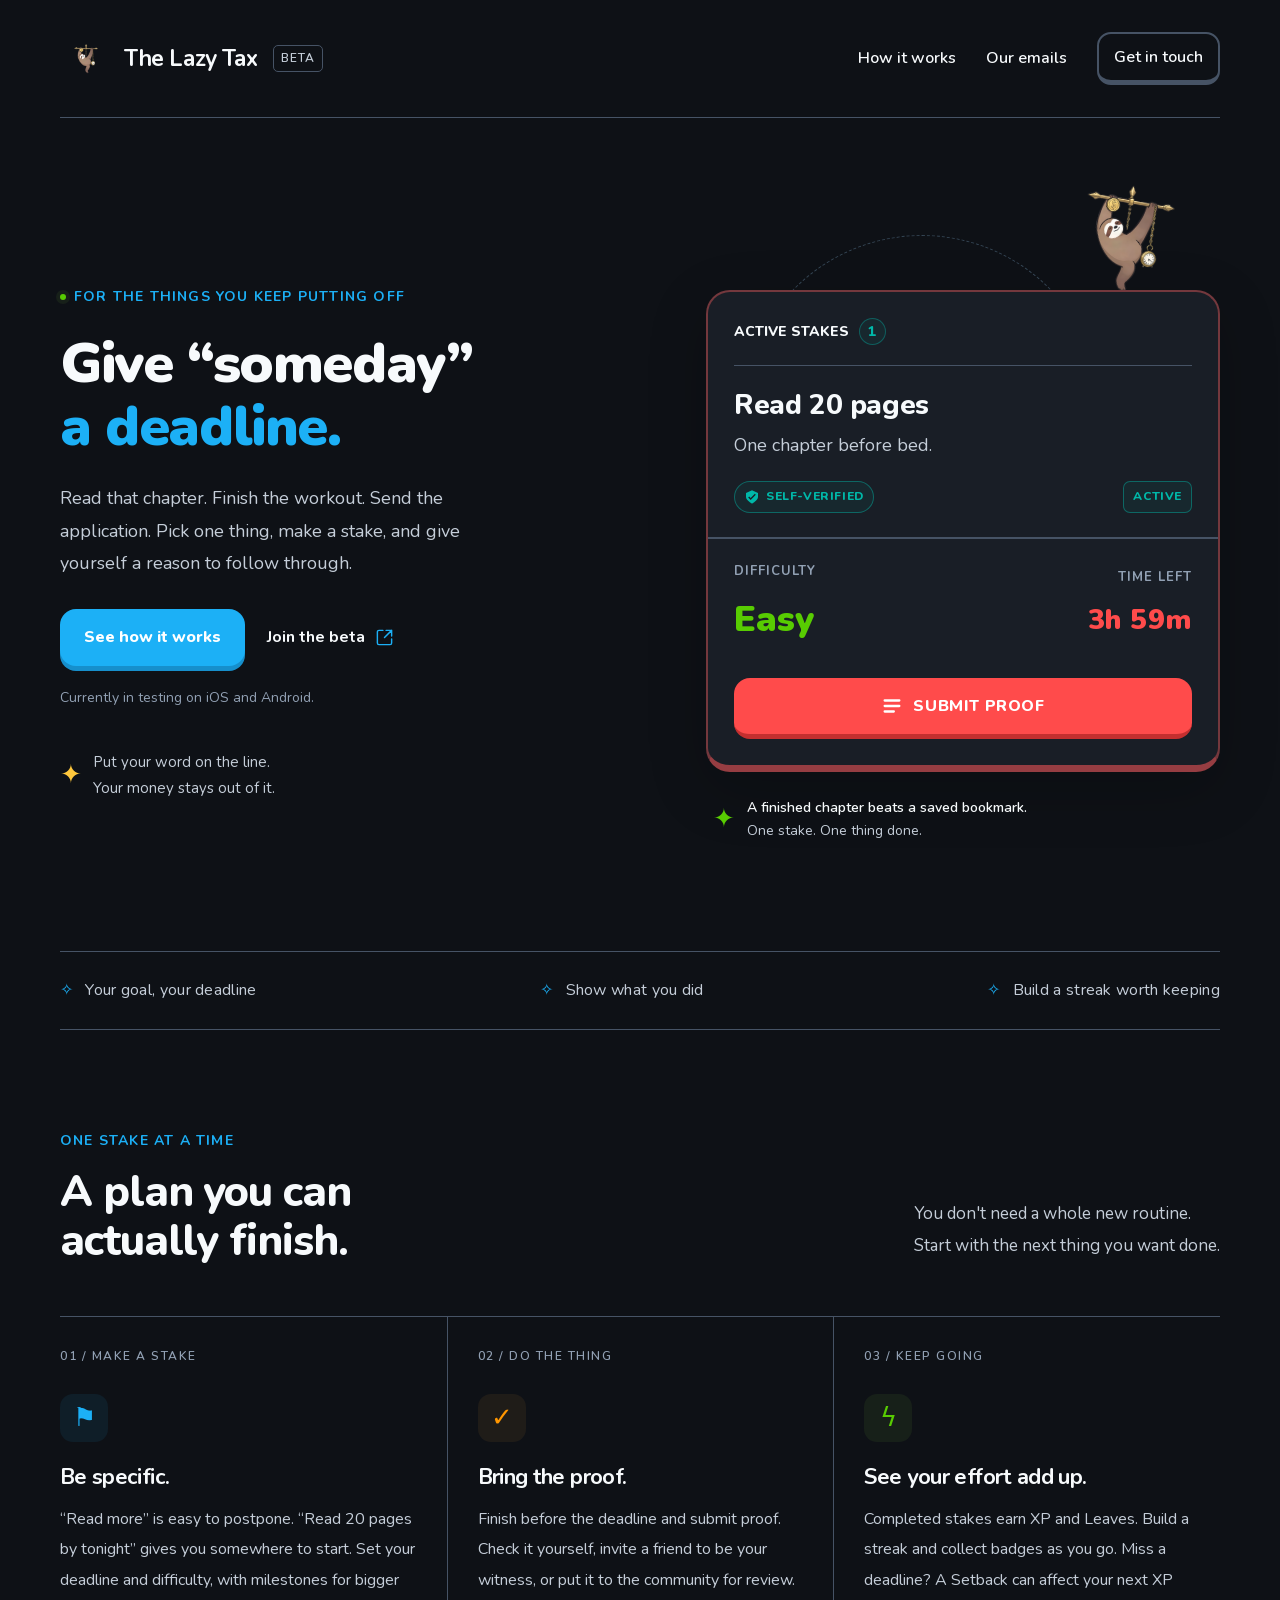
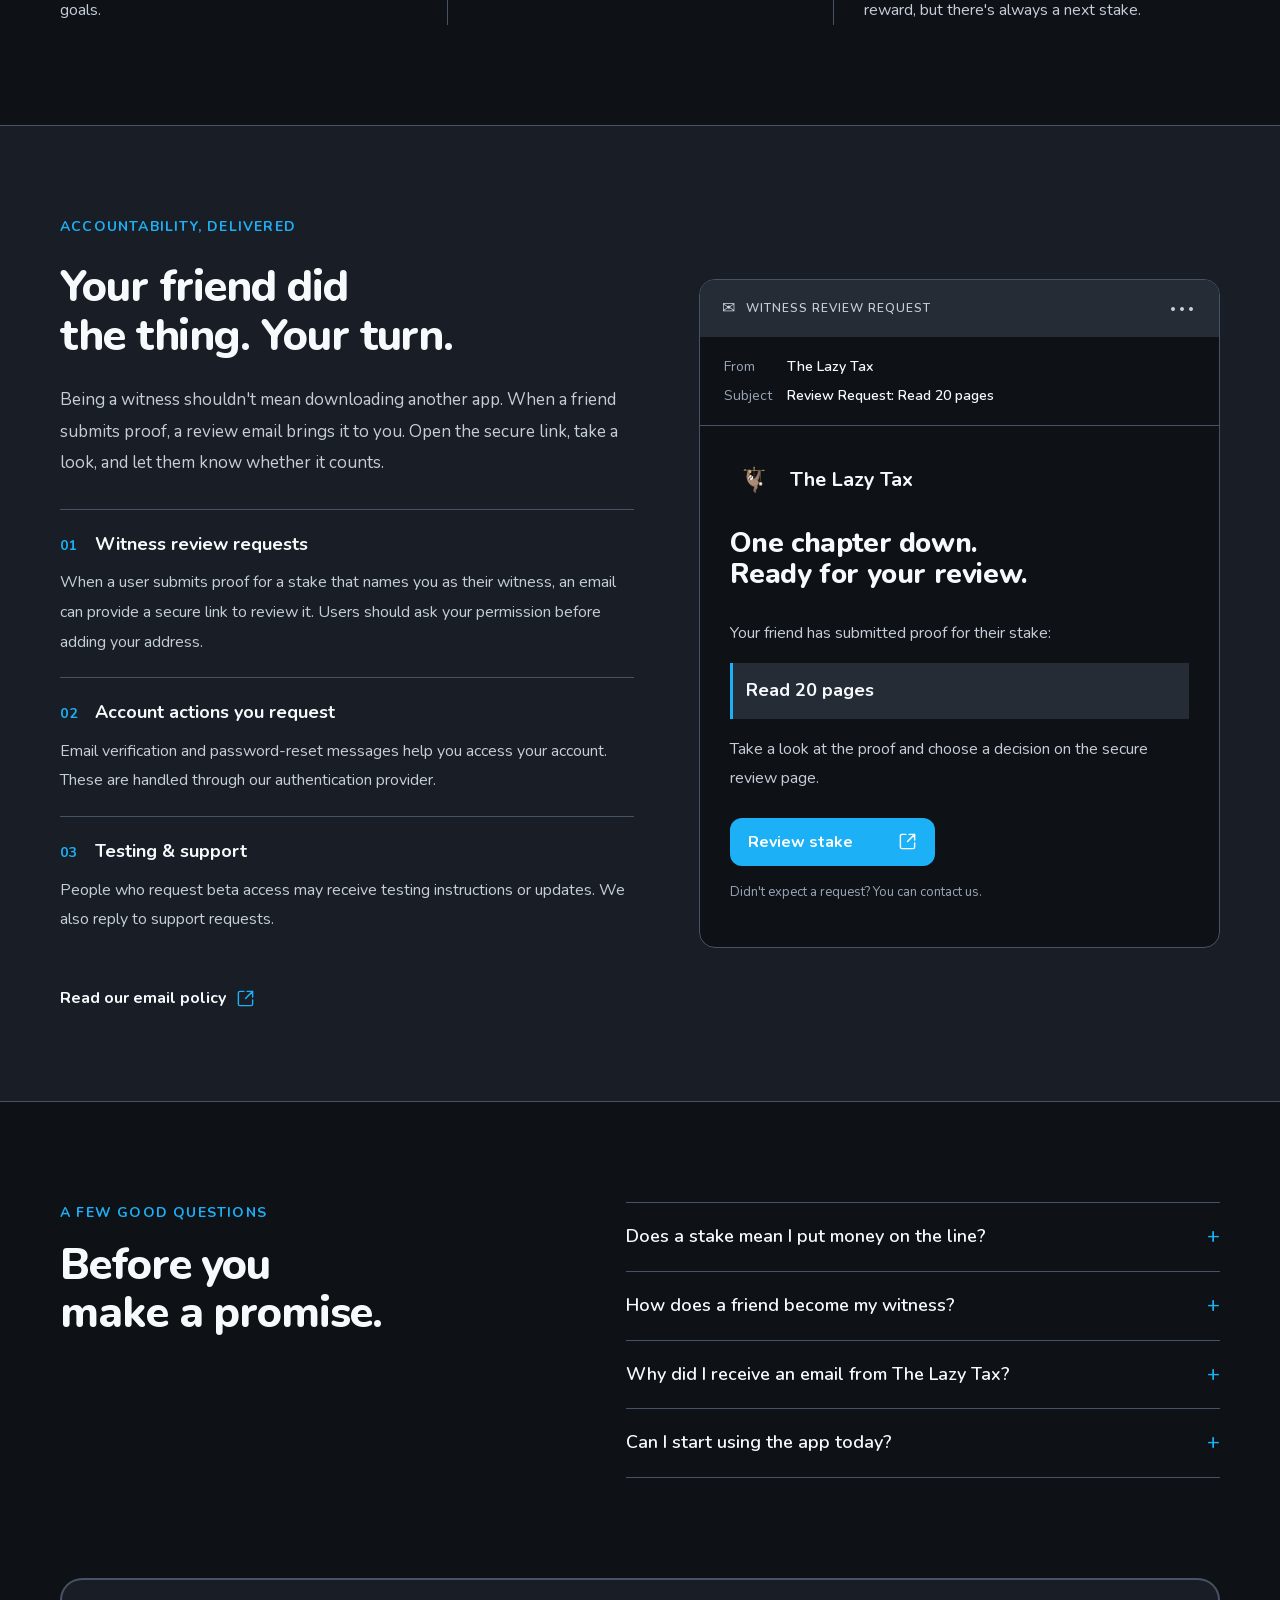
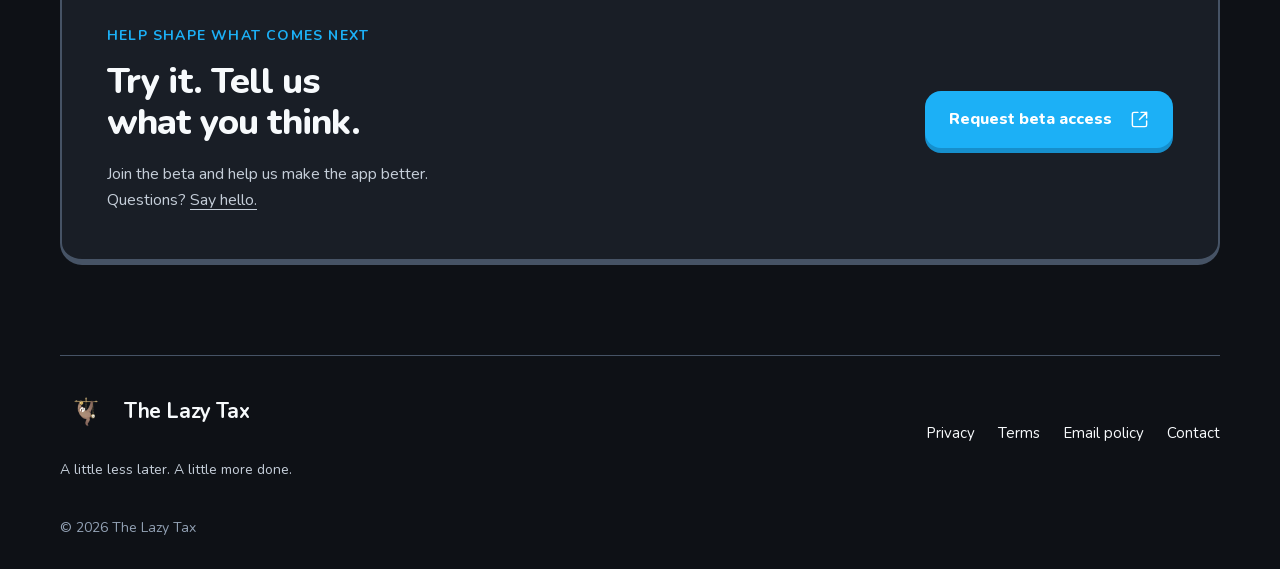
==== index.html @ 4fc98e6c "add: initial commit" ====
<!doctype html>
<html lang="en">
<head>
  <meta charset="utf-8">
  <meta name="viewport" content="width=device-width, initial-scale=1">
  <meta name="description" content="The Lazy Tax is an accountability app. Set a goal, choose a deadline, submit proof, and build momentum with XP, Leaves, and streaks.">
  <meta name="theme-color" content="#0e1116">
  <title>The Lazy Tax — Make a promise you'll keep.</title>
  <link rel="icon" href="assets/favicon.png" type="image/png">
  <link rel="stylesheet" href="styles.css">
  <script src="accordion.js" defer></script>
</head>
<body>
  <a class="skip-link" href="#main">Skip to content</a>
  <header class="site-header wrap">
    <a class="brand" href="index.html" aria-label="The Lazy Tax home"><img src="assets/logo.png" alt="" width="160" height="160"><span>The Lazy Tax</span><span class="beta">BETA</span></a>
    <nav aria-label="Main navigation"><a href="#how-it-works">How it works</a><a href="#emails">Our emails</a><a class="nav-contact" href="contact/">Get in touch</a></nav>
  </header>
  <main id="main">
    <section class="hero wrap" aria-labelledby="hero-title">
      <div class="hero-copy">
        <p class="eyebrow"><span class="status-dot" aria-hidden="true"></span> FOR THE THINGS YOU KEEP PUTTING OFF</p>
        <h1 id="hero-title">Give “someday”<br><span>a deadline.</span></h1>
        <p class="hero-description">Read that chapter. Finish the workout. Send the application. Pick one thing, make a stake, and give yourself a reason to follow through.</p>
        <div class="hero-actions"><a class="button button-primary" href="#how-it-works">See how it works</a><a class="text-link" href="https://app.youform.com/forms/ft2inf3i" target="_blank" rel="noopener noreferrer">Join the beta <img class="new-tab" src="assets/new-tab.svg" alt="(opens in a new tab)" width="20" height="20"></a></div>
        <p class="availability">Currently in testing on iOS and Android.</p>
        <div class="hero-note"><span aria-hidden="true">✦</span><p>Put your word on the line.<br><strong>Your money stays out of it.</strong></p></div>
      </div>
      <div class="hero-visual" aria-label="A stake in The Lazy Tax">
        <div class="visual-orbit" aria-hidden="true"></div>
        <img class="hero-mascot" src="assets/mascot.png" alt="A relaxed sloth hanging beside a pocket watch" width="256" height="256" fetchpriority="high">
        <article class="stake-preview">
          <div class="preview-top"><span class="preview-app">ACTIVE STAKES <span class="stake-count">1</span></span></div>
          <div class="stake-content"><h2>Read 20 pages</h2><p>One chapter before bed.</p>
          <div class="tags"><span class="tag tag-blue"><svg viewBox="0 0 24 24" aria-hidden="true"><path d="M12 2 3 6v6c0 5 9 10 9 10s9-5 9-10V6Z" fill="currentColor"/><path d="m7 12 3 3 7-7" fill="none" stroke="#191e26" stroke-width="2"/></svg> SELF-VERIFIED</span><span class="tag tag-green">ACTIVE</span></div></div>
          <div class="preview-stats"><div><span>DIFFICULTY</span><strong class="green">Easy</strong></div><div><span>TIME LEFT</span><strong class="time-left">3h 59m</strong></div></div>
          <div class="preview-action"><svg viewBox="0 0 24 24" aria-hidden="true"><path d="M4 6h16M4 12h16M4 18h10" fill="none" stroke="currentColor" stroke-width="2.5" stroke-linecap="round"/></svg> SUBMIT PROOF</div>
        </article>
        <div class="reward-note"><span aria-hidden="true">✦</span><div><strong>A finished chapter beats a saved bookmark.</strong><span>One stake. One thing done.</span></div></div>
      </div>
    </section>
    <div class="principles wrap"><span>Your goal, your deadline</span><span>Show what you did</span><span>Build a streak worth keeping</span></div>
    <section class="section wrap" id="how-it-works" aria-labelledby="how-title">
      <div class="section-heading"><div><p class="eyebrow">ONE STAKE AT A TIME</p><h2 id="how-title">A plan you can<br>actually finish.</h2></div><p>You don't need a whole new routine.<br>Start with the next thing you want done.</p></div>
      <div class="steps">
        <article class="step"><span class="step-number">01 / MAKE A STAKE</span><div class="step-icon blue" aria-hidden="true">⚑</div><h3>Be specific.</h3><p>“Read more” is easy to postpone. “Read 20 pages by tonight” gives you somewhere to start. Set your deadline and difficulty, with milestones for bigger goals.</p></article>
        <article class="step"><span class="step-number">02 / DO THE THING</span><div class="step-icon orange" aria-hidden="true">✓</div><h3>Bring the proof.</h3><p>Finish before the deadline and submit proof. Check it yourself, invite a friend to be your witness, or put it to the community for review.</p></article>
        <article class="step"><span class="step-number">03 / KEEP GOING</span><div class="step-icon green" aria-hidden="true">ϟ</div><h3>See your effort add up.</h3><p>Completed stakes earn XP and Leaves. Build a streak and collect badges as you go. Miss a deadline? A Setback can affect your next XP reward, but there's always a next stake.</p></article>
      </div>
    </section>
    <section class="email-section" id="emails" aria-labelledby="email-title">
      <div class="email-layout wrap">
        <div class="email-copy"><p class="eyebrow">ACCOUNTABILITY, DELIVERED</p><h2 id="email-title">Your friend did<br>the thing. Your turn.</h2><p>Being a witness shouldn't mean downloading another app. When a friend submits proof, a review email brings it to you. Open the secure link, take a look, and let them know whether it counts.</p>
          <dl class="email-reasons"><div><dt><span aria-hidden="true">01</span> Witness review requests</dt><dd>When a user submits proof for a stake that names you as their witness, an email can provide a secure link to review it. Users should ask your permission before adding your address.</dd></div><div><dt><span aria-hidden="true">02</span> Account actions you request</dt><dd>Email verification and password-reset messages help you access your account. These are handled through our authentication provider.</dd></div><div><dt><span aria-hidden="true">03</span> Testing &amp; support</dt><dd>People who request beta access may receive testing instructions or updates. We also reply to support requests.</dd></div></dl>
          <a class="text-link" href="email-policy/" target="_blank" rel="noopener noreferrer">Read our email policy <img class="new-tab" src="assets/new-tab.svg" alt="(opens in a new tab)" width="20" height="20"></a>
        </div>
        <div class="mail-example"><div class="mail-chrome"><span aria-hidden="true">✉</span> WITNESS REVIEW REQUEST <span class="mail-dots" aria-hidden="true">•••</span></div><div class="mail-meta"><div><span>From</span><strong>The Lazy Tax</strong></div><div><span>Subject</span><strong>Review Request: Read 20 pages</strong></div></div><div class="mail-body"><div class="mail-brand"><img class="mail-logo" src="assets/logo.png" alt="" width="160" height="160"><span>The Lazy Tax</span></div><h3>One chapter down.<br>Ready for your review.</h3><p>Your friend has submitted proof for their stake:</p><div class="mail-goal">Read 20 pages</div><p>Take a look at the proof and choose a decision on the secure review page.</p><span class="mail-button">Review stake <img class="new-tab" src="assets/new-tab.svg" alt="" width="20" height="20"></span><p class="mail-footnote">Didn't expect a request? You can contact us.</p></div></div>
      </div>
    </section>
    <section class="section wrap faq-section" aria-labelledby="faq-title"><div><p class="eyebrow">A FEW GOOD QUESTIONS</p><h2 id="faq-title">Before you<br>make a promise.</h2></div><div class="faq-list">
      <details><summary>Does a stake mean I put money on the line?</summary><p>No. Stakes are commitments inside the app. XP and Leaves are virtual rewards; creating a stake is not a bet, cash deposit, or financial investment. Optional paid features are separate from your stakes.</p></details>
      <details><summary>How does a friend become my witness?</summary><p>Ask your friend first, then select friend verification and enter their email in the app. After you submit proof, they can receive a review request. If a request reaches the wrong person, they can contact us without reviewing the stake.</p></details>
      <details><summary>Why did I receive an email from The Lazy Tax?</summary><p>It may relate to a requested account action, a witness review, requested beta access, or a support conversation. We explain the types on our <a href="email-policy/">email policy page</a>. If you didn't expect a message, email <a href="mailto:thelazytax@gmail.com">thelazytax@gmail.com</a>.</p></details>
      <details><summary>Can I start using the app today?</summary><p>The app is currently in testing. <a href="https://app.youform.com/forms/ft2inf3i" target="_blank" rel="noopener noreferrer">Request beta access through Youform <img class="new-tab" src="assets/new-tab.svg" alt="(opens in a new tab)" width="20" height="20"></a> to apply to test the app. We'll follow up with testing instructions.</p></details>
    </div></section>
    <section class="contact-band wrap"><div><p class="eyebrow">HELP SHAPE WHAT COMES NEXT</p><h2>Try it. Tell us<br>what you think.</h2><p>Join the beta and help us make the app better. Questions? <a href="mailto:thelazytax@gmail.com">Say hello.</a></p></div><a class="button button-primary" href="https://app.youform.com/forms/ft2inf3i" target="_blank" rel="noopener noreferrer">Request beta access <img class="new-tab" src="assets/new-tab.svg" alt="(opens in a new tab)" width="20" height="20"></a></section>
  </main>
  <footer class="site-footer wrap"><div><a class="brand" href="index.html"><img src="assets/logo.png" alt="" width="160" height="160"><span>The Lazy Tax</span></a><p>A little less later. A little more done.</p></div><nav aria-label="Footer navigation"><a href="privacy/">Privacy</a><a href="terms/">Terms</a><a href="email-policy/">Email policy</a><a href="contact/">Contact</a></nav><p class="copyright">© 2026 The Lazy Tax</p></footer>
</body>
</html>
---- styles.css ----
@font-face{font-family:Nunito;src:url('assets/fonts/nunito-regular.ttf') format('truetype');font-weight:400;font-display:swap}
@font-face{font-family:Nunito;src:url('assets/fonts/nunito-600.ttf') format('truetype');font-weight:600;font-display:swap}
@font-face{font-family:Nunito;src:url('assets/fonts/nunito-700.ttf') format('truetype');font-weight:700;font-display:swap}
@font-face{font-family:Nunito;src:url('assets/fonts/nunito-800.ttf') format('truetype');font-weight:800;font-display:swap}
@font-face{font-family:Nunito;src:url('assets/fonts/nunito-900.ttf') format('truetype');font-weight:900;font-display:swap}
:root{color-scheme:dark;--bg:#0e1116;--panel:#191e26;--raised:#252c36;--line:#465365;--text:#f7fafc;--muted:#c5ced9;--blue:#1cb0f6;--blue-edge:#168fcc;--gold:#ffc83d;--green:#58cc02;--orange:#ff9600;font-family:Nunito,sans-serif;font-synthesis:none}
*{box-sizing:border-box}html{scroll-behavior:smooth;scroll-padding-top:35px}body{margin:0;background:var(--bg);color:var(--text);line-height:1.65}a{color:inherit;text-underline-offset:4px}button,a,summary{-webkit-tap-highlight-color:transparent}a:focus-visible,summary:focus-visible{outline:3px solid var(--gold);outline-offset:6px}img{max-width:100%;height:auto}h1,h2,h3,p{margin-top:0}h1,h2,h3{line-height:1.12;letter-spacing:-.025em}p{color:var(--muted)}.wrap{width:min(1160px,calc(100% - 80px));margin-inline:auto}.skip-link{position:absolute;top:-100px;left:20px;padding:12px;background:var(--gold);color:var(--bg);z-index:10}.skip-link:focus{top:12px}.site-header{min-height:104px;display:flex;align-items:center;justify-content:space-between;gap:24px;border-bottom:1px solid var(--line)}.brand{display:inline-flex;align-items:center;gap:10px;font-size:20px;font-weight:900;letter-spacing:-.7px;text-decoration:none;white-space:nowrap}.brand-mark{display:grid;place-items:center;width:32px;height:32px;background:var(--blue);color:var(--bg);border-radius:9px;font-size:27px;line-height:1}.beta{margin-left:5px;padding:3px 7px;border:1px solid var(--line);border-radius:5px;color:var(--muted);font-size:12px;letter-spacing:1px}.site-header nav{display:flex;gap:30px;align-items:center;font-size:16px;font-weight:600}.site-header nav a{text-decoration:none}.site-header nav a:hover,.site-footer nav a:hover{color:var(--blue)}.nav-contact{border:1px solid var(--line);padding:10px 15px;border-radius:9px}.nav-contact span{margin-left:10px}.hero{display:grid;grid-template-columns:1.13fr 1fr;gap:50px;align-items:center;min-height:680px;padding-block:92px 74px}.eyebrow{display:flex;align-items:center;gap:8px;font-size:14px;font-weight:800;letter-spacing:1.65px;color:var(--blue);line-height:1.6;margin-bottom:24px}.status-dot{width:6px;height:6px;border-radius:50%;background:var(--green);box-shadow:0 0 0 4px #8dd84612;flex-shrink:0}h1{font-size:clamp(42px,4.4vw,65px);font-weight:900;margin-bottom:24px}h1 span{color:var(--blue)}.hero-description{max-width:470px;font-size:17px;line-height:1.8}.hero-actions{display:flex;align-items:center;gap:22px;flex-wrap:wrap;margin-top:30px}.button{display:inline-flex;align-items:center;justify-content:center;gap:18px;padding:14px 20px;border-radius:12px;text-decoration:none;font-size:16px;font-weight:800;text-align:center;transition:transform .18s,box-shadow .18s}.button-primary{background:var(--blue);color:#fff;box-shadow:0 5px 0 var(--blue-edge)}.button-primary:hover{transform:translateY(2px);box-shadow:0 3px 0 var(--blue-edge)}.text-link{font-size:16px;font-weight:700;text-decoration:none}.text-link:hover{text-decoration:underline}.text-link span{margin-left:8px;color:var(--blue)}.availability{font-size:14px;color:#92a1b4;margin-top:20px}.hero-note{display:flex;gap:11px;margin-top:40px;align-items:center}.hero-note>span{color:var(--gold);font-size:26px}.hero-note p{font-size:14px;line-height:1.75;margin:0}.hero-note strong{color:var(--muted);font-weight:400}.hero-visual{position:relative;padding-top:85px;padding-bottom:55px;isolation:isolate}.hero-mascot{position:absolute;width:210px;right:-25px;top:-63px;z-index:-1;transform:rotate(9deg)}.visual-orbit{position:absolute;width:360px;height:360px;border:1px dashed #344554;border-radius:50%;left:36px;top:25px;z-index:-2}.stake-preview{background:var(--panel);border:1px solid #4b5e70;border-bottom-width:6px;border-radius:23px;padding:27px;transform:rotate(-3deg);box-shadow:0 18px 60px #0003}.preview-top{display:flex;justify-content:space-between;gap:12px;align-items:center;margin-bottom:25px}.preview-app{font-size:12px;letter-spacing:1.2px;font-weight:800;color:var(--muted)}.preview-app>span{color:var(--blue);margin-right:6px;font-size:17px}.example-tag{font-size:11px;letter-spacing:1px;border:1px solid var(--line);padding:3px 6px;border-radius:5px;color:#92a1b4}.stake-preview h2{font-size:29px;letter-spacing:-1px;margin-bottom:10px}.stake-preview>p{font-size:16px}.tags{display:flex;gap:8px;justify-content:space-between;margin:22px 0}.tag{display:inline-flex;padding:5px 9px;border:1px solid;border-radius:7px;font-size:11px;letter-spacing:1px;font-weight:800}.tag-blue{color:#6dd0ff;background:#1cb0f60b;border-color:#1cb0f65e}.tag-green{color:#68d6c2;border-color:#00b8a94a;background:#00b8a90c}.preview-stats{display:flex;justify-content:space-between;gap:20px;border-top:1px solid var(--line);padding:20px 0}.preview-stats>div{display:flex;flex-direction:column;gap:8px}.preview-stats span{font-size:11px;letter-spacing:1.5px;color:#92a1b4;font-weight:700}.preview-stats strong{font-size:16px}.preview-stats .green{font-size:23px}.green{color:var(--green)}.preview-progress{display:flex;justify-content:space-between;font-size:14px;color:var(--muted);gap:10px}.progress-track{height:5px;margin:10px 0 24px;background:var(--raised);border-radius:9px;overflow:hidden}.progress-track span{display:block;width:34%;height:100%;background:var(--blue)}.preview-action{background:var(--blue);color:#fff;border-bottom:4px solid var(--blue-edge);border-radius:10px;padding:12px;text-align:center;font-size:14px;letter-spacing:.6px;font-weight:900}.preview-action span{margin-right:8px}.reward-note{display:flex;gap:12px;align-items:center;position:absolute;bottom:25px;right:-8px;background:#262b24;border:1px solid #4f6241;border-radius:12px;padding:13px 18px;transform:rotate(3deg)}.reward-note>span{color:var(--green);font-size:26px}.reward-note strong,.reward-note div>span{display:block;font-size:14px}.reward-note div>span{font-size:14px;color:var(--muted)}.principles{display:flex;justify-content:space-between;gap:20px;padding-block:25px;border-top:1px solid var(--line);border-bottom:1px solid var(--line);font-size:14px;color:var(--muted);letter-spacing:.3px}.principles span:before{content:"✧";color:var(--blue);margin-right:12px}.section{padding-block:100px}.section-heading{display:flex;justify-content:space-between;align-items:flex-end;gap:30px;margin-bottom:50px}.section-heading .eyebrow,.faq-section .eyebrow{margin-bottom:16px}h2{font-size:clamp(30px,3.4vw,45px);font-weight:800;margin-bottom:0}.section-heading>p{font-size:16px;line-height:1.9;margin-bottom:3px}.steps{display:grid;grid-template-columns:repeat(3,1fr);border-top:1px solid var(--line)}.step{padding:30px 30px 0 0}.step+.step{padding-left:30px;border-left:1px solid var(--line)}.step-number{display:block;font-size:12px;letter-spacing:1.5px;color:#92a1b4;font-weight:700}.step-icon{display:grid;place-items:center;width:48px;height:48px;border-radius:13px;margin-block:28px 23px;font-size:26px;font-weight:800}.blue{color:var(--blue);background:#1cb0f614}.orange{color:var(--orange);background:#ffad4212}.step-icon.green{background:#8dd84612}.step h3{font-size:22px;font-weight:700;letter-spacing:-.65px;margin-bottom:14px}.step p{font-size:16px;line-height:1.9;margin-bottom:0}.email-section{background:var(--panel);border-block:1px solid var(--line)}.email-layout{display:grid;grid-template-columns:1.1fr 1fr;gap:110px;padding-block:90px;align-items:center}.email-copy>p:not(.eyebrow){font-size:16px;line-height:1.9;margin-top:24px}.email-reasons{margin-block:30px}.email-reasons>div{border-top:1px solid var(--line);padding:17px 0}.email-reasons dt{font-size:18px;font-weight:700}.email-reasons dt span{color:var(--blue);font-size:14px;letter-spacing:1px;margin-right:12px}.email-reasons dd{margin:9px 0 0 0;color:var(--muted);font-size:14px;line-height:1.8}.mail-example{color:#243445;background:#f4f6f8;border-radius:16px;overflow:hidden;border:1px solid #f4f6f8;box-shadow:0 14px 0 #080c1126}.mail-chrome{background:#e7ecf1;display:flex;align-items:center;gap:10px;padding:15px 22px;color:#5e6f7c;font-size:11px;letter-spacing:1px;font-weight:800}.mail-chrome>span:first-child{font-size:16px}.mail-dots{margin-left:auto;letter-spacing:3px}.mail-meta{padding:15px 24px;border-bottom:1px solid #d9e1e8}.mail-meta>div{display:flex;gap:15px;font-size:14px;padding:3px 0}.mail-meta span{color:#657583;width:40px;flex-shrink:0}.mail-meta strong{font-weight:600}.mail-body{padding:30px}.mail-logo{font-size:12px;color:#137da5;font-weight:900;letter-spacing:1.4px}.mail-body h3{margin-top:24px;font-size:28px;letter-spacing:-.9px}.mail-body p{font-size:14px;color:#506173;line-height:1.8}.mail-goal{border-left:3px solid #1cb0f6;background:#e7edf1;padding:13px;margin:16px 0;font-size:15px;font-weight:700}.mail-button{display:inline-flex;justify-content:space-between;gap:45px;padding:11px 18px;background:#097eae;color:#fff;border-radius:7px;font-size:14px;font-weight:700;margin-block:9px 15px}.mail-body .mail-footnote{font-size:12px;color:#657583}.faq-section{display:grid;grid-template-columns:.9fr 1.1fr;gap:80px}.faq-list details{border-bottom:1px solid var(--line);padding:19px 0}.faq-list details:first-child{border-top:1px solid var(--line)}summary{cursor:pointer;font-size:18px;font-weight:600;list-style:none;padding-right:30px;position:relative}summary::-webkit-details-marker{display:none}summary:after{content:"+";color:var(--blue);position:absolute;right:0;top:-3px;font-size:21px;font-weight:400}details[open] summary:after{content:"−"}.faq-list p{font-size:16px;line-height:1.9;margin:15px 20px 0 0}.faq-list p a{color:var(--blue)}.contact-band{background:var(--panel);border:1px solid var(--line);border-radius:22px;padding:45px;display:flex;justify-content:space-between;gap:30px;align-items:center;margin-bottom:90px}.contact-band .eyebrow{margin-bottom:15px}.contact-band h2{font-size:36px}.contact-band p:last-child{margin:18px 0 0;font-size:16px}.site-footer{display:grid;grid-template-columns:1fr auto;align-items:center;gap:20px;padding-block:30px;border-top:1px solid var(--line)}.site-footer .brand{font-size:17px}.site-footer .brand-mark{width:26px;height:26px;font-size:21px;border-radius:7px}.site-footer p{font-size:14px;margin:12px 0 0}.site-footer nav{display:flex;gap:23px;font-size:14px}.site-footer nav a{text-decoration:none}.site-footer .copyright{grid-column:1/-1;color:#92a1b4;padding-top:15px;margin:0}.document{width:min(760px,calc(100% - 80px));padding-block:65px 95px;margin-inline:auto}.document .eyebrow{margin-bottom:16px}.document h1{font-size:48px;margin-bottom:16px}.document .intro{font-size:17px;line-height:1.8}.document .updated{font-size:14px;color:#92a1b4;margin-bottom:40px}.document h2{font-size:23px;letter-spacing:-.7px;margin:38px 0 14px}.document p,.document li{font-size:17px;color:var(--muted);line-height:1.9}.document ul,.document ol{padding-left:22px}.document li+li{margin-top:10px}.document a{color:var(--blue)}.document .callout{background:var(--panel);border:1px solid var(--line);border-left:3px solid var(--blue);border-radius:10px;padding:20px 24px;margin:30px 0}.document .callout p{margin:0}.contact-options{display:grid;gap:14px;margin-block:30px}.contact-option{background:var(--panel);padding:22px;border:1px solid var(--line);border-radius:12px}.contact-option h2{margin:0 0 10px;font-size:18px}.contact-option p{margin-bottom:10px}.document code{font-family:monospace;font-size:16px;overflow-wrap:anywhere}
@media(min-width:1300px){.hero{gap:70px}.hero-visual{margin-right:15px}}@media(max-width:1000px){.wrap{width:calc(100% - 48px)}.hero{gap:28px}.hero-actions{gap:18px}.email-layout{gap:45px}.hero-mascot{right:-10px;width:180px;top:-35px}.stake-preview{padding:21px}.hero-note{margin-top:26px}.site-header nav{gap:18px}.section{padding-block:75px}.reward-note{right:0}.visual-orbit{width:280px;height:280px;left:10px;top:60px}.contact-band{padding:32px}.faq-section{gap:35px}}
@media(max-width:700px){.wrap{width:calc(100% - 40px)}.site-header{min-height:85px;flex-wrap:wrap;padding-block:20px;gap:19px}.brand{font-size:19px}.site-header nav{width:100%;justify-content:space-between;font-size:16px;gap:12px}.nav-contact{padding:7px 11px}.hero{grid-template-columns:1fr;padding-top:45px;padding-bottom:30px;gap:50px;min-height:0}.eyebrow{font-size:12px;letter-spacing:1.3px}.hero h1{font-size:clamp(37px,8.4vw,58px);line-height:1.13}.hero-description{font-size:15px;max-width:490px}.hero-actions{gap:22px}.hero-note{margin-top:25px}.hero-visual{max-width:430px;width:calc(100% - 20px);margin-inline:auto;padding-top:80px;padding-bottom:65px}.hero-mascot{top:-45px;right:-7px;width:190px}.stake-preview{padding:24px;transform:rotate(-2deg)}.stake-preview h2{font-size:28px}.reward-note{right:-8px;bottom:35px;max-width:95%}.principles{gap:10px;padding-block:20px;flex-wrap:wrap;font-size:14px}.principles span:before{margin-right:6px}.principles span{flex-basis:100%;text-align:center}.section-heading{align-items:flex-start;flex-direction:column;gap:23px;margin-bottom:35px}.section-heading>p{font-size:16px}.section{padding-block:60px}h2{font-size:35px}.steps{grid-template-columns:1fr}.step,.step+.step{padding:25px 0;border-left:0;border-bottom:1px solid var(--line);display:grid;grid-template-columns:52px 1fr;column-gap:18px}.step-number{grid-column:1/-1;margin-bottom:20px}.step-icon{grid-row:2/4;margin:0}.step h3{margin-top:2px;margin-bottom:10px}.step p{grid-column:2}.email-layout{grid-template-columns:1fr;padding-block:60px;gap:40px}.email-copy>p:not(.eyebrow){font-size:14px}.email-reasons dd{font-size:16px}.mail-example{max-width:450px;width:100%;margin-inline:auto}.mail-body{padding:27px}.mail-body p{font-size:16px}.mail-meta>div{font-size:14px}.mail-chrome{font-size:11px}.faq-section{grid-template-columns:1fr;gap:30px}.contact-band{flex-direction:column;align-items:flex-start;padding:27px;gap:28px;margin-bottom:50px}.contact-band h2{font-size:32px}.contact-band .button{font-size:16px;padding:13px 16px;gap:12px;max-width:100%;overflow-wrap:anywhere}.site-footer{grid-template-columns:1fr;gap:22px}.site-footer nav{flex-wrap:wrap;gap:20px}.site-footer .copyright{padding-top:0}.document{width:calc(100% - 40px);padding-block:45px 65px}.document h1{font-size:39px}.document .intro{font-size:16px}.document .callout{padding:18px}.document h2{font-size:22px}}
@media(prefers-reduced-motion:reduce){html{scroll-behavior:auto}*,*:before,*:after{transition:none!important;animation:none!important}}

/* App colors, type and card details follow lib/config/theme.dart. */
body{font-weight:400;font-size:16px}.brand img{display:block;width:210px}.brand{gap:12px}.beta{font-size:12px;font-weight:600}.site-header{min-height:118px}.site-header nav{font-size:16px;font-weight:600}.nav-contact{border-width:2px;border-bottom-width:5px;border-radius:14px}.site-footer .brand img{width:170px}.site-footer nav{font-size:15px}.site-footer p{font-size:14px}.eyebrow{font-size:14px;font-weight:700;letter-spacing:1.2px}.hero{min-height:750px;gap:65px}.hero-description{font-size:18px}.button{font-size:16px;border-radius:16px;padding:15px 24px}.text-link{display:inline-flex;align-items:center;gap:10px;font-size:16px;font-weight:700}.new-tab{width:19px;height:19px;vertical-align:middle;flex-shrink:0}.hero-note p{font-size:15px}.availability{font-size:14px}.hero-visual{padding-top:80px;padding-bottom:35px}.hero-mascot{right:0;top:-65px;width:190px}.stake-preview{transform:none;border:2px solid #74383d;border-bottom:7px solid #963d42;border-radius:24px;padding:26px}.preview-top{border-bottom:1px solid var(--line);padding-bottom:20px;margin-bottom:24px}.preview-app{display:flex;align-items:center;gap:10px;font-size:14px;letter-spacing:0;color:var(--text)}.preview-app>.stake-count{display:inline-grid;place-items:center;width:27px;height:27px;border-radius:50%;border:1px solid #00b8a960;background:#00b8a910;color:#00b8a9;margin:0;font-size:14px}.example-tag{font-size:11px;font-weight:600;letter-spacing:.5px;border:0;padding:0;white-space:nowrap}.stake-preview h2{font-size:28px;font-weight:800;letter-spacing:-.4px}.stake-content>p{font-size:18px;margin-bottom:20px}.tags{flex-wrap:wrap;align-items:center;gap:10px;margin:20px 0 24px}.tag{display:inline-flex;align-items:center;gap:6px;font-size:12px;letter-spacing:.6px;color:#00b8a9;border-color:#00b8a970;background:#00b8a910}.tag-blue{border-radius:30px}.tag svg{width:16px;height:16px}.preview-stats{margin-inline:-26px;padding:22px 26px 28px;border-top-width:2px;align-items:center}.preview-stats>div:last-child{text-align:right}.preview-stats span{font-size:13px;letter-spacing:1px;font-weight:700}.preview-stats strong{font-size:28px;font-weight:900}.preview-stats .green{font-size:36px}.time-left{color:#ff4b4b;letter-spacing:.5px}.preview-action{display:flex;align-items:center;justify-content:center;gap:10px;background:#ff4b4b;color:#fff;border-bottom:5px solid #c42f2f;border-radius:16px;padding:15px;font-size:16px;font-weight:800}.preview-action svg{width:22px;height:22px}.reward-note{position:static;margin-top:24px;background:none;border:0;transform:none;padding:0 7px}.reward-note strong,.reward-note div>span{font-size:14px;font-weight:600}.reward-note div>span{font-weight:400}.principles{font-size:16px}.step p{font-size:16px}.step-number{font-size:12px;font-weight:600}.section-heading>p{font-size:17px}.email-layout{gap:65px}.email-copy>p:not(.eyebrow){font-size:17px;line-height:1.85}.email-reasons dt{font-size:18px;font-weight:700}.email-reasons dt span{font-size:14px}.email-reasons dd{font-size:16px;line-height:1.85;margin-left:0}.email-reasons>div{padding:20px 0}.mail-example{background:var(--bg);color:var(--text);border-color:var(--line);box-shadow:none}.mail-chrome{background:var(--raised);color:var(--muted);font-size:12px;font-weight:600}.mail-meta{border-color:var(--line)}.mail-meta>div{font-size:14px}.mail-meta span{color:#9aa7b8;width:48px}.mail-logo{display:block;width:170px}.mail-body h3{font-weight:800;letter-spacing:-.4px}.mail-body p{font-size:16px;color:var(--muted)}.mail-goal{background:var(--raised);font-size:18px;font-weight:700}.mail-button{background:var(--blue);border-radius:12px;font-size:16px;align-items:center}.mail-button .new-tab{filter:brightness(0) invert(1)}.mail-body .mail-footnote{font-size:13px;color:#9aa7b8}.faq-list p{font-size:16px}.document h2{font-weight:700}.contact-band p:last-child{font-size:16px;max-width:390px}.contact-band{border-width:2px;border-bottom-width:6px}.contact-band .button{font-size:16px}
@media(max-width:1050px){.hero{gap:30px}.preview-app{font-size:12px}.example-tag{font-size:10px}.tag{font-size:11px}.stake-preview{padding:22px}.preview-stats{margin-inline:-22px;padding-inline:22px}.preview-stats strong{font-size:24px}.email-layout{gap:40px}.site-header nav{gap:18px}.brand img{width:185px}}
@media(max-width:700px){.hero{gap:65px;min-height:0}.site-header{min-height:100px}.site-header nav{font-size:15px}.hero h1{font-size:clamp(43px,9vw,58px)}.hero-description{font-size:18px}.hero-visual{width:100%;max-width:470px;padding-top:70px;padding-bottom:35px}.hero-mascot{top:-45px;right:0;width:170px}.stake-preview{transform:none;padding:24px}.preview-app{font-size:14px}.example-tag{font-size:11px}.preview-stats{margin-inline:-24px;padding-inline:24px}.preview-stats strong{font-size:28px}.tag{font-size:12px}.principles{font-size:15px;gap:14px;align-items:flex-start}.principles span{text-align:left}.section-heading>p{font-size:17px}.email-copy>p:not(.eyebrow){font-size:17px}.email-reasons dd{font-size:16px}.mail-body p{font-size:16px}.mail-meta>div{font-size:13px}.mail-chrome{font-size:11px}.contact-band .button{font-size:15px}.site-footer nav{font-size:15px}.eyebrow{font-size:12px}.step h3{font-weight:700}.step p{font-size:16px}.document p,.document li{font-size:17px}}
@media(max-width:370px){.wrap,.document{width:calc(100% - 32px)}.site-header nav{font-size:14px}.hero h1{font-size:41px}.stake-preview{padding:18px}.preview-stats{margin-inline:-18px;padding-inline:18px}.tag{font-size:10px}.preview-app{font-size:12px}.preview-stats strong{font-size:24px}.mail-body{padding:22px}}
.brand{font-size:23px;font-weight:700;letter-spacing:-.4px;gap:12px}.brand img,.site-footer .brand img{width:52px;height:52px;object-fit:contain}.site-footer .brand{font-size:21px}.beta{margin-left:4px}.mail-brand{display:flex;align-items:center;gap:12px;font-size:20px;font-weight:700}.mail-logo{width:48px;height:48px;object-fit:contain}@media(max-width:700px){.brand{font-size:22px}.brand img{width:48px;height:48px}}
@media(max-width:370px){.site-header nav{gap:8px;font-size:14px}.site-header nav a{white-space:nowrap}.nav-contact{padding:7px 9px}}
.button .new-tab{filter:brightness(0) invert(1)}
.brand,.beta,.hero-visual,.mail-example,.step-icon,.step-number,summary,.button,.new-tab{-webkit-user-select:none;user-select:none}
img{-webkit-user-drag:none}
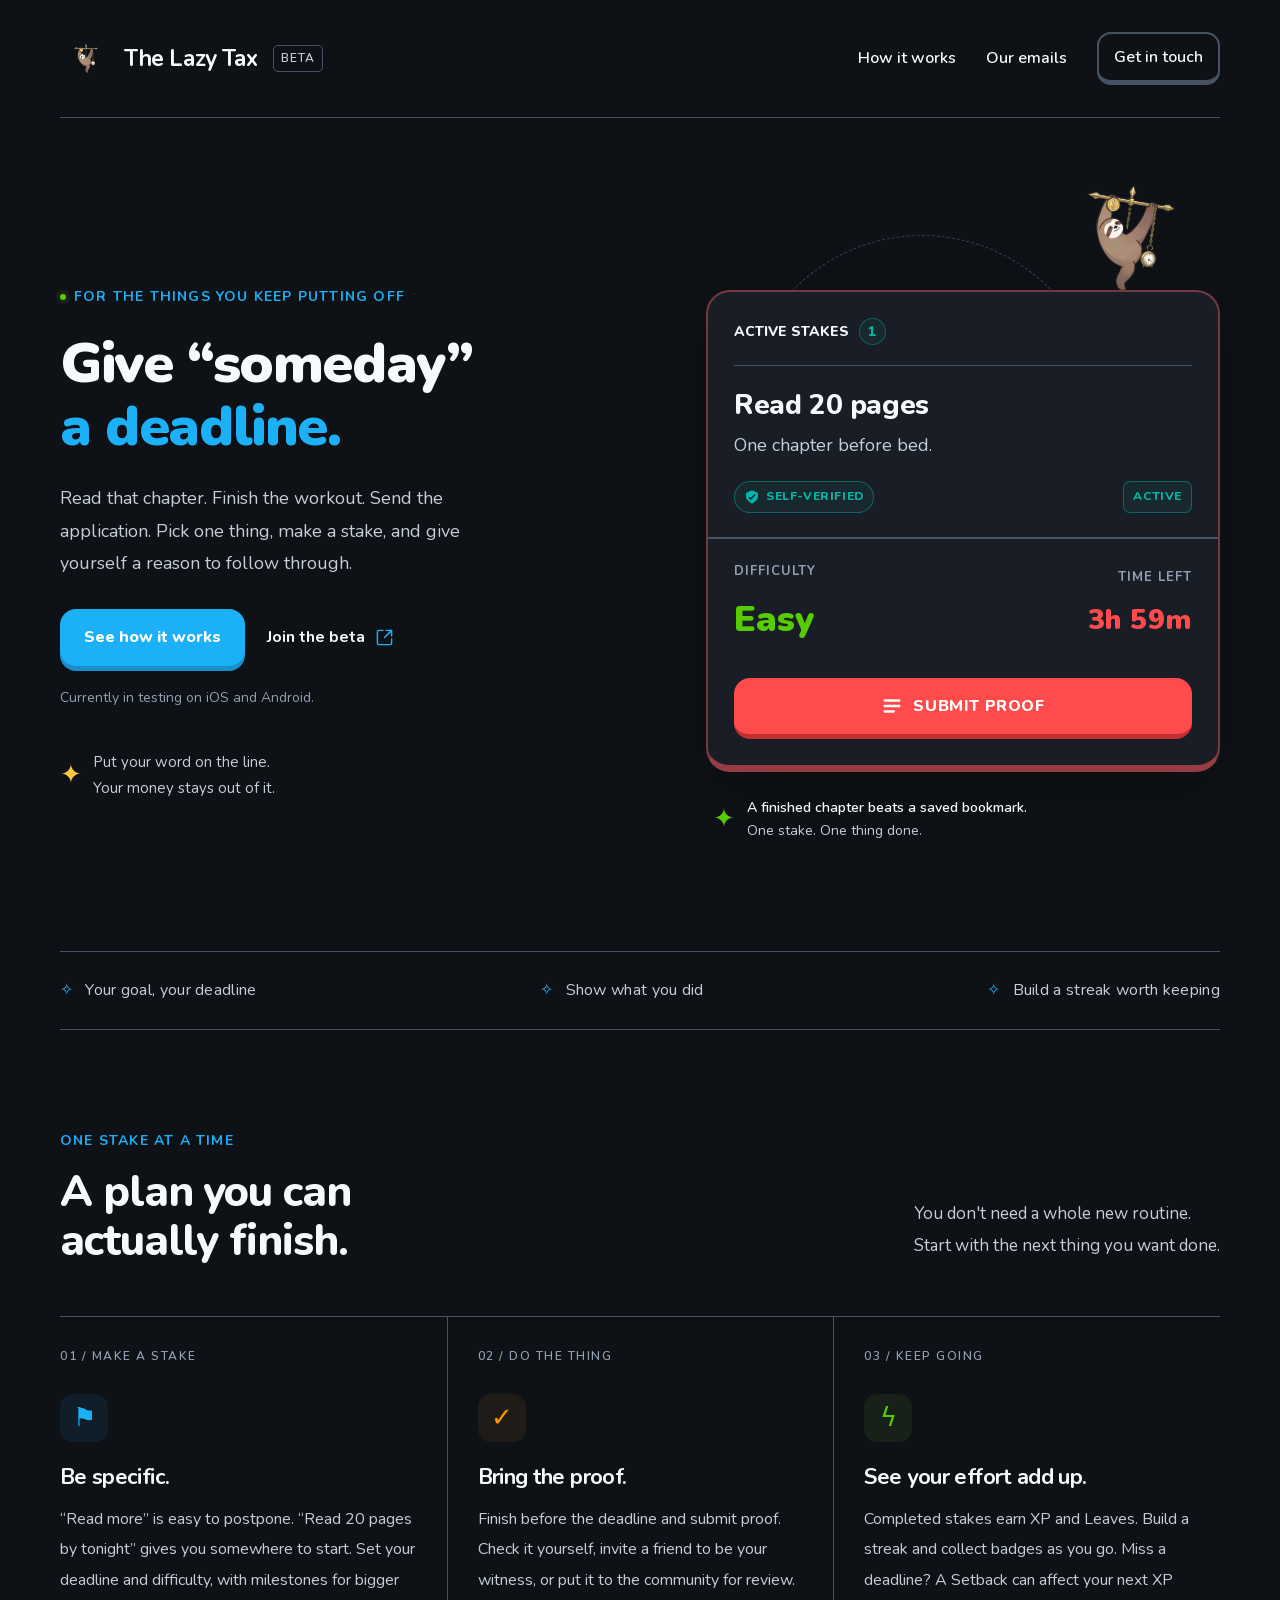
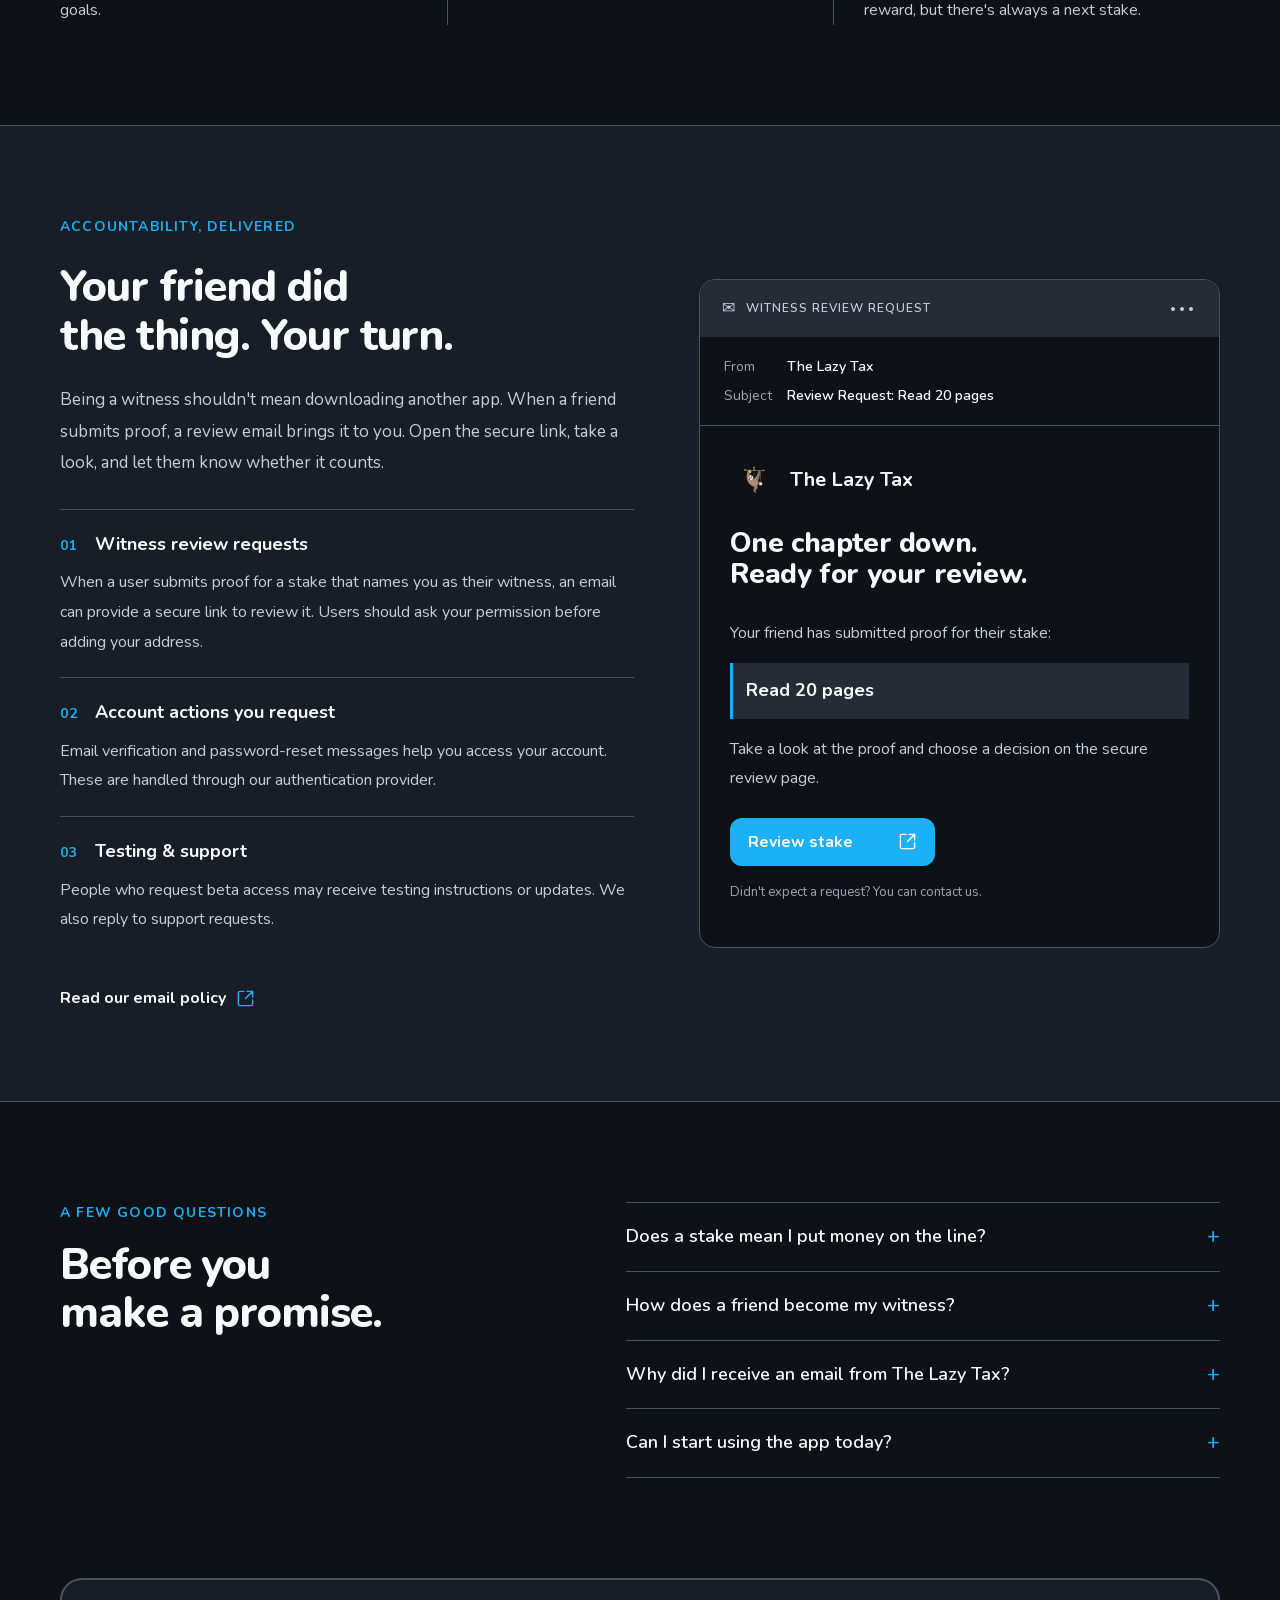
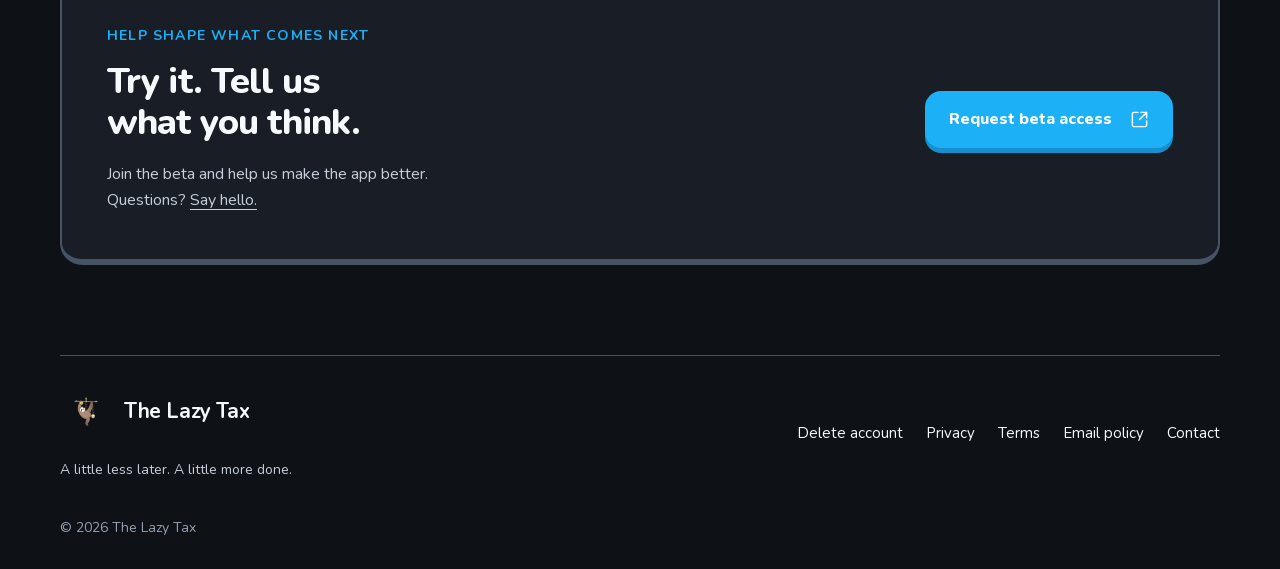
==== commit a5f1ca4f: "add: added account deletion page to the website" ====
--- a/index.html
+++ b/index.html
@@ -65,6 +65,6 @@
     </div></section>
     <section class="contact-band wrap"><div><p class="eyebrow">HELP SHAPE WHAT COMES NEXT</p><h2>Try it. Tell us<br>what you think.</h2><p>Join the beta and help us make the app better. Questions? <a href="mailto:thelazytax@gmail.com">Say hello.</a></p></div><a class="button button-primary" href="https://app.youform.com/forms/ft2inf3i" target="_blank" rel="noopener noreferrer">Request beta access <img class="new-tab" src="assets/new-tab.svg" alt="(opens in a new tab)" width="20" height="20"></a></section>
   </main>
-  <footer class="site-footer wrap"><div><a class="brand" href="index.html"><img src="assets/logo.png" alt="" width="160" height="160"><span>The Lazy Tax</span></a><p>A little less later. A little more done.</p></div><nav aria-label="Footer navigation"><a href="privacy/">Privacy</a><a href="terms/">Terms</a><a href="email-policy/">Email policy</a><a href="contact/">Contact</a></nav><p class="copyright">© 2026 The Lazy Tax</p></footer>
+  <footer class="site-footer wrap"><div><a class="brand" href="index.html"><img src="assets/logo.png" alt="" width="160" height="160"><span>The Lazy Tax</span></a><p>A little less later. A little more done.</p></div><nav aria-label="Footer navigation"><a href="delete-account/">Delete account</a><a href="privacy/">Privacy</a><a href="terms/">Terms</a><a href="email-policy/">Email policy</a><a href="contact/">Contact</a></nav><p class="copyright">© 2026 The Lazy Tax</p></footer>
 </body>
 </html>
--- a/styles.css
+++ b/styles.css
@@ -19,3 +19,6 @@
 .button .new-tab{filter:brightness(0) invert(1)}
 .brand,.beta,.hero-visual,.mail-example,.step-icon,.step-number,summary,.button,.new-tab{-webkit-user-select:none;user-select:none}
 img{-webkit-user-drag:none}
+
+/* Account deletion reuses the document layout and existing button treatment. */
+.deletion-request .button-primary{color:#fff}.site-footer nav{flex-wrap:wrap}
